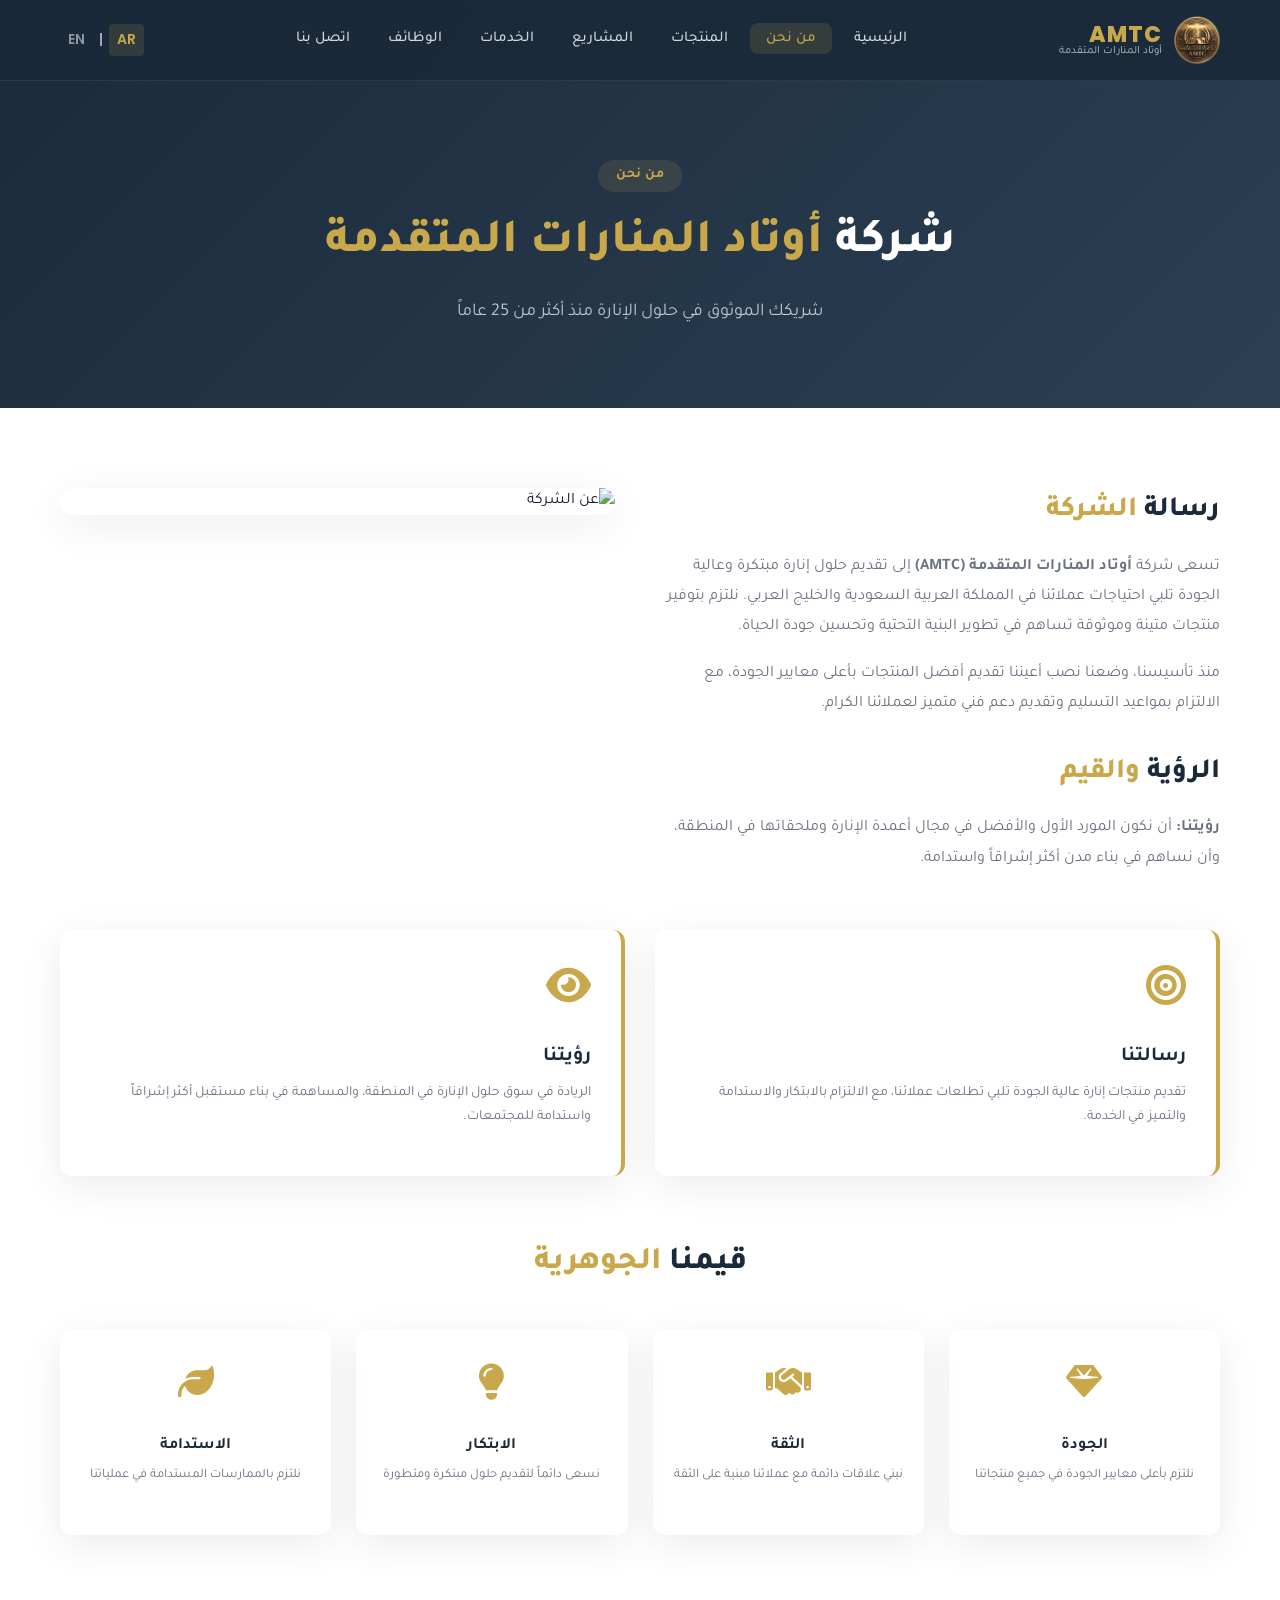
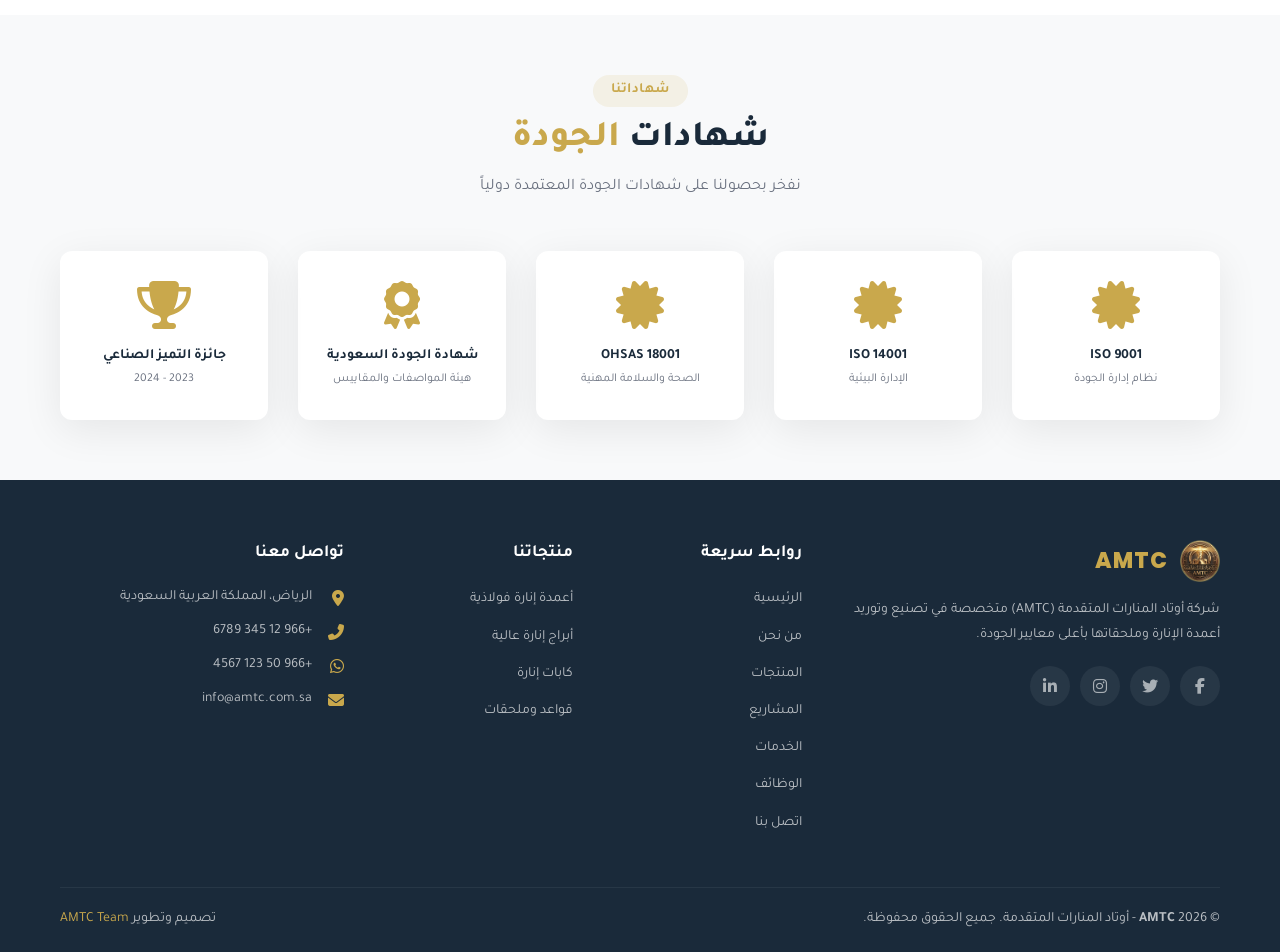
==== about.html @ b467a74f "Add files via upload" ====
<!DOCTYPE html>
<html lang="ar" dir="rtl">
<head>
    <meta charset="UTF-8">
    <meta name="viewport" content="width=device-width, initial-scale=1.0">
    <title>من نحن | AMTC - أوتاد المنارات المتقدمة</title>
    <meta name="description" content="تعرف على شركة أوتاد المنارات المتقدمة AMTC، رؤيتنا، رسالتنا، وقيمنا في تصنيع وتوريد أعمدة الإنارة.">
    
    <link href="https://fonts.googleapis.com/css2?family=Tajawal:wght@400;500;700;800&family=Poppins:wght@400;500;600;700&display=swap" rel="stylesheet">
    <link rel="stylesheet" href="https://cdnjs.cloudflare.com/ajax/libs/font-awesome/6.5.0/css/all.min.css">
    <link rel="stylesheet" href="css/style.css">
    
    <style>
        /* Additional styles for about page */
        .about-hero {
            background: linear-gradient(135deg, var(--dark), var(--dark-light));
            padding: 160px 0 80px;
            color: var(--white);
            text-align: center;
        }
        
        .about-hero h1 {
            font-size: 48px;
            font-weight: 800;
        }
        
        .about-hero h1 span {
            color: var(--primary);
        }
        
        .about-hero p {
            color: rgba(255,255,255,0.7);
            max-width: 600px;
            margin: 12px auto 0;
            font-size: 18px;
        }
        
        .about-full-content {
            padding: 80px 0;
        }
        
        .about-full-grid {
            display: grid;
            grid-template-columns: 1fr 1fr;
            gap: 50px;
            align-items: start;
        }
        
        .about-full-content h2 {
            font-size: 28px;
            font-weight: 800;
            color: var(--dark);
            margin-bottom: 16px;
        }
        
        .about-full-content h2 span {
            color: var(--primary);
        }
        
        .about-full-content p {
            color: var(--text-light);
            line-height: 1.9;
            margin-bottom: 16px;
        }
        
        .mission-vision {
            display: grid;
            grid-template-columns: 1fr 1fr;
            gap: 30px;
            margin-top: 40px;
        }
        
        .mv-card {
            background: var(--white);
            padding: 30px;
            border-radius: var(--radius);
            box-shadow: var(--shadow);
            border-right: 4px solid var(--primary);
        }
        
        .mv-card .icon {
            font-size: 40px;
            color: var(--primary);
            margin-bottom: 12px;
        }
        
        .mv-card h3 {
            font-size: 20px;
            font-weight: 700;
            color: var(--dark);
            margin-bottom: 8px;
        }
        
        .mv-card p {
            color: var(--text-light);
            font-size: 14px;
            line-height: 1.7;
        }
        
        .values-grid {
            display: grid;
            grid-template-columns: repeat(4, 1fr);
            gap: 25px;
            margin-top: 40px;
        }
        
        .value-card {
            text-align: center;
            padding: 30px 20px;
            background: var(--white);
            border-radius: var(--radius);
            box-shadow: var(--shadow);
            transition: var(--transition);
        }
        
        .value-card:hover {
            transform: translateY(-6px);
            box-shadow: var(--shadow-hover);
        }
        
        .value-card .icon {
            font-size: 36px;
            color: var(--primary);
            margin-bottom: 12px;
        }
        
        .value-card h4 {
            font-size: 16px;
            font-weight: 700;
            color: var(--dark);
        }
        
        .value-card p {
            font-size: 13px;
            color: var(--text-light);
            margin-top: 4px;
        }
        
        .certifications {
            background: var(--light);
            padding: 60px 0;
        }
        
        .cert-grid {
            display: grid;
            grid-template-columns: repeat(5, 1fr);
            gap: 30px;
            text-align: center;
        }
        
        .cert-item {
            background: var(--white);
            padding: 30px 20px;
            border-radius: var(--radius);
            box-shadow: var(--shadow);
        }
        
        .cert-item i {
            font-size: 48px;
            color: var(--primary);
        }
        
        .cert-item h4 {
            font-size: 14px;
            font-weight: 700;
            color: var(--dark);
            margin-top: 10px;
        }
        
        .cert-item span {
            font-size: 12px;
            color: var(--text-light);
            display: block;
        }
        
        @media (max-width: 768px) {
            .about-hero h1 {
                font-size: 32px;
            }
            
            .about-full-grid {
                grid-template-columns: 1fr;
            }
            
            .mission-vision {
                grid-template-columns: 1fr;
            }
            
            .values-grid {
                grid-template-columns: repeat(2, 1fr);
            }
            
            .cert-grid {
                grid-template-columns: repeat(2, 1fr);
            }
        }
        
        @media (max-width: 480px) {
            .values-grid {
                grid-template-columns: 1fr;
            }
            
            .cert-grid {
                grid-template-columns: 1fr;
            }
        }
    </style>
</head>
<body>
    
    <!-- ===== HEADER ===== -->
    <header class="header" id="header">
        <div class="container">
            <div class="header-inner">
                <div class="logo">
                    <a href="index.html">
                        <img src="images/logo.png" alt="AMTC" class="logo-img">
                        <div class="logo-text">
                            <span class="logo-title">AMTC</span>
                            <span class="logo-sub">أوتاد المنارات المتقدمة</span>
                        </div>
                    </a>
                </div>
                <nav class="nav" id="nav">
                    <ul class="nav-list">
                        <li><a href="index.html">الرئيسية</a></li>
                        <li><a href="about.html" class="active">من نحن</a></li>
                        <li><a href="products.html">المنتجات</a></li>
                        <li><a href="projects.html">المشاريع</a></li>
                        <li><a href="services.html">الخدمات</a></li>
                        <li><a href="careers.html">الوظائف</a></li>
                        <li><a href="contact.html">اتصل بنا</a></li>
                    </ul>
                </nav>
                <button class="menu-toggle" id="menuToggle" aria-label="القائمة">
                    <span></span><span></span><span></span>
                </button>
                <div class="lang-switcher">
                    <a href="#" class="active">AR</a><span>|</span><a href="#">EN</a>
                </div>
            </div>
        </div>
    </header>
    
    <!-- ===== ABOUT HERO ===== -->
    <section class="about-hero">
        <div class="container">
            <span class="section-tag">من نحن</span>
            <h1>شركة <span>أوتاد المنارات المتقدمة</span></h1>
            <p>شريكك الموثوق في حلول الإنارة منذ أكثر من 25 عاماً</p>
        </div>
    </section>
    
    <!-- ===== ABOUT FULL CONTENT ===== -->
    <section class="about-full-content">
        <div class="container">
            <div class="about-full-grid">
                <div>
                    <h2>رسالة <span>الشركة</span></h2>
                    <p>
                        تسعى شركة <strong>أوتاد المنارات المتقدمة (AMTC)</strong> إلى تقديم حلول إنارة مبتكرة وعالية الجودة 
                        تلبي احتياجات عملائنا في المملكة العربية السعودية والخليج العربي. نلتزم بتوفير منتجات 
                        متينة وموثوقة تساهم في تطوير البنية التحتية وتحسين جودة الحياة.
                    </p>
                    <p>
                        منذ تأسيسنا، وضعنا نصب أعيننا تقديم أفضل المنتجات بأعلى معايير الجودة، مع الالتزام 
                        بمواعيد التسليم وتقديم دعم فني متميز لعملائنا الكرام.
                    </p>
                    
                    <h2 style="margin-top: 30px;">الرؤية <span>والقيم</span></h2>
                    <p>
                        <strong>رؤيتنا:</strong> أن نكون المورد الأول والأفضل في مجال أعمدة الإنارة وملحقاتها 
                        في المنطقة، وأن نساهم في بناء مدن أكثر إشراقاً واستدامة.
                    </p>
                </div>
                <div>
                    <img src="images/about-full.jpg" alt="عن الشركة" style="width:100%; border-radius: var(--radius-lg); box-shadow: var(--shadow);">
                </div>
            </div>
            
            <!-- Mission & Vision Cards -->
            <div class="mission-vision">
                <div class="mv-card">
                    <div class="icon"><i class="fas fa-bullseye"></i></div>
                    <h3>رسالتنا</h3>
                    <p>
                        تقديم منتجات إنارة عالية الجودة تلبي تطلعات عملائنا، مع الالتزام بالابتكار 
                        والاستدامة والتميز في الخدمة.
                    </p>
                </div>
                <div class="mv-card">
                    <div class="icon"><i class="fas fa-eye"></i></div>
                    <h3>رؤيتنا</h3>
                    <p>
                        الريادة في سوق حلول الإنارة في المنطقة، والمساهمة في بناء مستقبل أكثر إشراقاً 
                        واستدامة للمجتمعات.
                    </p>
                </div>
            </div>
            
            <!-- Values -->
            <h2 style="text-align: center; margin-top: 60px; font-size: 32px; font-weight: 800;">
                قيمنا <span>الجوهرية</span>
            </h2>
            <div class="values-grid">
                <div class="value-card">
                    <div class="icon"><i class="fas fa-gem"></i></div>
                    <h4>الجودة</h4>
                    <p>نلتزم بأعلى معايير الجودة في جميع منتجاتنا</p>
                </div>
                <div class="value-card">
                    <div class="icon"><i class="fas fa-handshake"></i></div>
                    <h4>الثقة</h4>
                    <p>نبني علاقات دائمة مع عملائنا مبنية على الثقة</p>
                </div>
                <div class="value-card">
                    <div class="icon"><i class="fas fa-lightbulb"></i></div>
                    <h4>الابتكار</h4>
                    <p>نسعى دائماً لتقديم حلول مبتكرة ومتطورة</p>
                </div>
                <div class="value-card">
                    <div class="icon"><i class="fas fa-leaf"></i></div>
                    <h4>الاستدامة</h4>
                    <p>نلتزم بالممارسات المستدامة في عملياتنا</p>
                </div>
            </div>
        </div>
    </section>
    
    <!-- ===== CERTIFICATIONS ===== -->
    <section class="certifications">
        <div class="container">
            <div class="section-header">
                <span class="section-tag">شهاداتنا</span>
                <h2 class="section-title">شهادات <span>الجودة</span></h2>
                <p class="section-desc">نفخر بحصولنا على شهادات الجودة المعتمدة دولياً</p>
            </div>
            <div class="cert-grid">
                <div class="cert-item">
                    <i class="fas fa-certificate"></i>
                    <h4>ISO 9001</h4>
                    <span>نظام إدارة الجودة</span>
                </div>
                <div class="cert-item">
                    <i class="fas fa-certificate"></i>
                    <h4>ISO 14001</h4>
                    <span>الإدارة البيئية</span>
                </div>
                <div class="cert-item">
                    <i class="fas fa-certificate"></i>
                    <h4>OHSAS 18001</h4>
                    <span>الصحة والسلامة المهنية</span>
                </div>
                <div class="cert-item">
                    <i class="fas fa-award"></i>
                    <h4>شهادة الجودة السعودية</h4>
                    <span>هيئة المواصفات والمقاييس</span>
                </div>
                <div class="cert-item">
                    <i class="fas fa-trophy"></i>
                    <h4>جائزة التميز الصناعي</h4>
                    <span>2023 - 2024</span>
                </div>
            </div>
        </div>
    </section>
    
    <!-- ===== FOOTER ===== -->
    <footer class="footer">
        <div class="container">
            <div class="footer-grid">
                <div class="footer-col">
                    <div class="footer-logo">
                        <img src="images/logo.png" alt="AMTC">
                        <span>AMTC</span>
                    </div>
                    <p>شركة أوتاد المنارات المتقدمة (AMTC) متخصصة في تصنيع وتوريد أعمدة الإنارة وملحقاتها بأعلى معايير الجودة.</p>
                    <div class="footer-social">
                        <a href="#"><i class="fab fa-facebook-f"></i></a>
                        <a href="#"><i class="fab fa-twitter"></i></a>
                        <a href="#"><i class="fab fa-instagram"></i></a>
                        <a href="#"><i class="fab fa-linkedin-in"></i></a>
                    </div>
                </div>
                <div class="footer-col">
                    <h4>روابط سريعة</h4>
                    <ul>
                        <li><a href="index.html">الرئيسية</a></li>
                        <li><a href="about.html">من نحن</a></li>
                        <li><a href="products.html">المنتجات</a></li>
                        <li><a href="projects.html">المشاريع</a></li>
                        <li><a href="services.html">الخدمات</a></li>
                        <li><a href="careers.html">الوظائف</a></li>
                        <li><a href="contact.html">اتصل بنا</a></li>
                    </ul>
                </div>
                <div class="footer-col">
                    <h4>منتجاتنا</h4>
                    <ul>
                        <li><a href="products.html">أعمدة إنارة فولاذية</a></li>
                        <li><a href="products.html">أبراج إنارة عالية</a></li>
                        <li><a href="products.html">كابات إنارة</a></li>
                        <li><a href="products.html">قواعد وملحقات</a></li>
                    </ul>
                </div>
                <div class="footer-col">
                    <h4>تواصل معنا</h4>
                    <ul class="footer-contact">
                        <li><i class="fas fa-map-marker-alt"></i><span>الرياض، المملكة العربية السعودية</span></li>
                        <li><i class="fas fa-phone-alt"></i><span>+966 12 345 6789</span></li>
                        <li><i class="fab fa-whatsapp"></i><span>+966 50 123 4567</span></li>
                        <li><i class="fas fa-envelope"></i><span>info@amtc.com.sa</span></li>
                    </ul>
                </div>
            </div>
            <div class="footer-bottom">
                <p>&copy; 2026 <strong>AMTC</strong> - أوتاد المنارات المتقدمة. جميع الحقوق محفوظة.</p>
                <p>تصميم وتطوير <span>AMTC Team</span></p>
            </div>
        </div>
    </footer>
    
    <script src="js/script.js"></script>
</body>
</html>
---- css/style.css ----
/* ============================================
   TABLE OF CONTENTS
   ============================================
   1.  CSS Variables / Root
   2.  Reset & Base Styles
   3.  Header / Navigation
   4.  Hero Section
   5.  Quick Contact
   6.  About Snippet
   7.  Products Preview
   8.  Services
   9.  Projects Preview
   10. Testimonials
   11. Footer
   12. Responsive Styles
   ============================================ */

/* ============================================
   1. CSS VARIABLES
   ============================================ */
:root {
    --primary: #C9A84C;
    --primary-dark: #B8942A;
    --primary-light: #E8D5A3;
    --primary-gradient: linear-gradient(135deg, #C9A84C, #D4AF37);
    
    --dark: #1A2A3A;
    --dark-light: #2C4054;
    --dark-lighter: #3D5570;
    
    --light: #F8F9FA;
    --white: #FFFFFF;
    --text: #1A1A2E;
    --text-light: #6B7280;
    
    --shadow: 0 10px 40px rgba(0,0,0,0.08);
    --shadow-hover: 0 20px 60px rgba(0,0,0,0.12);
    
    --radius: 12px;
    --radius-lg: 20px;
    
    --transition: all 0.4s cubic-bezier(0.25, 0.46, 0.45, 0.94);
    
    --font-ar: 'Tajawal', sans-serif;
    --font-en: 'Poppins', sans-serif;
}

/* ============================================
   2. RESET & BASE
   ============================================ */
* {
    margin: 0;
    padding: 0;
    box-sizing: border-box;
}

html {
    scroll-behavior: smooth;
    direction: rtl;
}

body {
    font-family: var(--font-ar);
    color: var(--text);
    background-color: var(--white);
    line-height: 1.7;
    overflow-x: hidden;
}

a {
    text-decoration: none;
    color: inherit;
    transition: var(--transition);
}

ul {
    list-style: none;
}

img {
    max-width: 100%;
    display: block;
}

.container {
    max-width: 1200px;
    margin: 0 auto;
    padding: 0 20px;
}

.section-padding {
    padding: 80px 0;
}

.section-header {
    text-align: center;
    margin-bottom: 50px;
}

.section-tag {
    display: inline-block;
    background: rgba(201, 168, 76, 0.12);
    color: var(--primary);
    padding: 4px 18px;
    border-radius: 50px;
    font-size: 14px;
    font-weight: 700;
    letter-spacing: 0.5px;
    margin-bottom: 12px;
}

.section-title {
    font-size: 36px;
    font-weight: 800;
    color: var(--dark);
    line-height: 1.2;
}

.section-title span {
    color: var(--primary);
}

.section-desc {
    font-size: 16px;
    color: var(--text-light);
    max-width: 600px;
    margin: 12px auto 0;
}

.bg-light {
    background-color: var(--light);
}

.btn {
    display: inline-flex;
    align-items: center;
    gap: 10px;
    padding: 14px 32px;
    border-radius: 50px;
    font-weight: 700;
    font-size: 15px;
    transition: var(--transition);
    border: 2px solid transparent;
    cursor: pointer;
    font-family: var(--font-ar);
    justify-content: center;
}

.btn-primary {
    background: var(--primary-gradient);
    color: var(--white);
    border-color: var(--primary);
}

.btn-primary:hover {
    transform: translateY(-3px);
    box-shadow: 0 10px 30px rgba(201, 168, 76, 0.35);
    background: var(--primary-dark);
}

.btn-outline {
    background: transparent;
    color: var(--white);
    border-color: var(--white);
}

.btn-outline:hover {
    background: var(--white);
    color: var(--dark);
    transform: translateY(-3px);
}

.btn-sm {
    padding: 8px 20px;
    font-size: 13px;
}

.btn-sm i {
    font-size: 12px;
}

.text-center {
    text-align: center;
}

.mt-4 {
    margin-top: 30px;
}

/* ============================================
   3. HEADER / NAVIGATION
   ============================================ */
.header {
    position: fixed;
    top: 0;
    left: 0;
    right: 0;
    z-index: 1000;
    background: rgba(26, 42, 58, 0.92);
    backdrop-filter: blur(20px);
    -webkit-backdrop-filter: blur(20px);
    border-bottom: 1px solid rgba(255,255,255,0.08);
    transition: var(--transition);
}

.header.scrolled {
    background: var(--dark);
    box-shadow: 0 4px 30px rgba(0,0,0,0.3);
}

.header-inner {
    display: flex;
    align-items: center;
    justify-content: space-between;
    height: 80px;
}

/* Logo */
.logo a {
    display: flex;
    align-items: center;
    gap: 12px;
}

.logo-img {
    height: 48px;
    width: auto;
}

.logo-text {
    display: flex;
    flex-direction: column;
    line-height: 1;
}

.logo-title {
    font-family: var(--font-en);
    font-size: 22px;
    font-weight: 800;
    color: var(--primary);
    letter-spacing: 1px;
}

.logo-sub {
    font-size: 11px;
    color: rgba(255,255,255,0.7);
    font-weight: 400;
}

/* Navigation */
.nav-list {
    display: flex;
    align-items: center;
    gap: 6px;
}

.nav-list a {
    color: rgba(255,255,255,0.8);
    font-size: 15px;
    font-weight: 500;
    padding: 8px 16px;
    border-radius: 8px;
    transition: var(--transition);
    position: relative;
}

.nav-list a:hover,
.nav-list a.active {
    color: var(--white);
    background: rgba(201, 168, 76, 0.15);
}

.nav-list a.active {
    color: var(--primary);
}

/* Language Switcher */
.lang-switcher {
    display: flex;
    align-items: center;
    gap: 6px;
    color: rgba(255,255,255,0.6);
    font-size: 14px;
    font-weight: 600;
    font-family: var(--font-en);
}

.lang-switcher a {
    color: rgba(255,255,255,0.5);
    padding: 4px 8px;
    border-radius: 4px;
    transition: var(--transition);
}

.lang-switcher a.active {
    color: var(--primary);
    background: rgba(201, 168, 76, 0.15);
}

.lang-switcher a:hover {
    color: var(--white);
}

/* Menu Toggle (Mobile) */
.menu-toggle {
    display: none;
    flex-direction: column;
    gap: 5px;
    background: none;
    border: none;
    cursor: pointer;
    padding: 5px;
}

.menu-toggle span {
    display: block;
    width: 28px;
    height: 3px;
    background: var(--white);
    border-radius: 3px;
    transition: var(--transition);
}

.menu-toggle.active span:nth-child(1) {
    transform: rotate(45deg) translate(5px, 6px);
}

.menu-toggle.active span:nth-child(2) {
    opacity: 0;
}

.menu-toggle.active span:nth-child(3) {
    transform: rotate(-45deg) translate(5px, -6px);
}

/* ============================================
   4. HERO SECTION
   ============================================ */
.hero {
    position: relative;
    min-height: 100vh;
    display: flex;
    align-items: center;
    background: var(--dark);
    overflow: hidden;
    padding: 120px 0 80px;
}

.hero-overlay {
    position: absolute;
    inset: 0;
    background: 
        radial-gradient(ellipse at 30% 50%, rgba(201, 168, 76, 0.15), transparent 60%),
        radial-gradient(ellipse at 70% 80%, rgba(201, 168, 76, 0.08), transparent 50%),
        linear-gradient(135deg, var(--dark) 0%, var(--dark-light) 100%);
    z-index: 1;
}

/* Decorative background circles */
.hero::before {
    content: '';
    position: absolute;
    right: -10%;
    top: -20%;
    width: 600px;
    height: 600px;
    border-radius: 50%;
    background: radial-gradient(circle, rgba(201, 168, 76, 0.06), transparent 70%);
    z-index: 0;
}

.hero::after {
    content: '';
    position: absolute;
    left: -5%;
    bottom: -10%;
    width: 400px;
    height: 400px;
    border-radius: 50%;
    background: radial-gradient(circle, rgba(201, 168, 76, 0.04), transparent 70%);
    z-index: 0;
}

.hero-content {
    position: relative;
    z-index: 2;
    max-width: 700px;
}

.hero-badge {
    display: inline-block;
    background: rgba(201, 168, 76, 0.15);
    color: var(--primary);
    padding: 6px 20px;
    border-radius: 50px;
    font-size: 14px;
    font-weight: 700;
    letter-spacing: 2px;
    font-family: var(--font-en);
    margin-bottom: 20px;
    border: 1px solid rgba(201, 168, 76, 0.2);
}

.hero-title {
    font-size: 52px;
    font-weight: 800;
    color: var(--white);
    line-height: 1.15;
    margin-bottom: 10px;
}

.hero-title span {
    color: var(--primary);
    display: block;
}

.hero-desc {
    font-size: 18px;
    color: rgba(255,255,255,0.7);
    line-height: 1.8;
    margin-bottom: 30px;
    max-width: 550px;
}

.hero-buttons {
    display: flex;
    flex-wrap: wrap;
    gap: 16px;
    margin-bottom: 50px;
}

/* Hero Stats */
.hero-stats {
    display: grid;
    grid-template-columns: repeat(4, 1fr);
    gap: 20px;
    padding-top: 30px;
    border-top: 1px solid rgba(255,255,255,0.08);
}

.stat {
    text-align: center;
}

.stat-number {
    display: block;
    font-family: var(--font-en);
    font-size: 32px;
    font-weight: 800;
    color: var(--primary);
    line-height: 1;
}

.stat-number .suffix {
    font-size: 20px;
}

.stat-label {
    font-size: 13px;
    color: rgba(255,255,255,0.5);
    margin-top: 4px;
    display: block;
}

/* ============================================
   5. QUICK CONTACT
   ============================================ */
.quick-contact {
    background: var(--white);
    padding: 25px 0;
    border-bottom: 1px solid rgba(0,0,0,0.05);
    position: relative;
    z-index: 5;
}

.quick-contact-grid {
    display: grid;
    grid-template-columns: repeat(4, 1fr);
    gap: 30px;
}

.quick-item {
    display: flex;
    align-items: center;
    gap: 16px;
}

.quick-item i {
    font-size: 28px;
    color: var(--primary);
    width: 50px;
    height: 50px;
    display: flex;
    align-items: center;
    justify-content: center;
    background: rgba(201, 168, 76, 0.08);
    border-radius: 50%;
    flex-shrink: 0;
}

.quick-item div {
    display: flex;
    flex-direction: column;
}

.quick-item span {
    font-size: 12px;
    color: var(--text-light);
}

.quick-item strong {
    font-size: 15px;
    color: var(--dark);
}

/* ============================================
   6. ABOUT SNIPPET
   ============================================ */
.about-snippet-grid {
    display: grid;
    grid-template-columns: 1fr 1fr;
    gap: 60px;
    align-items: center;
}

.about-snippet-image {
    position: relative;
    border-radius: var(--radius-lg);
    overflow: hidden;
}

.about-snippet-image img {
    width: 100%;
    height: 450px;
    object-fit: cover;
    border-radius: var(--radius-lg);
}

.experience-badge {
    position: absolute;
    bottom: 30px;
    right: -20px;
    background: var(--primary-gradient);
    color: var(--white);
    padding: 20px 30px;
    border-radius: var(--radius);
    text-align: center;
    box-shadow: 0 10px 30px rgba(201, 168, 76, 0.3);
}

.experience-badge .years {
    display: block;
    font-family: var(--font-en);
    font-size: 36px;
    font-weight: 800;
    line-height: 1;
}

.experience-badge .label {
    font-size: 14px;
    opacity: 0.9;
}

.about-snippet-content h2 {
    font-size: 34px;
    font-weight: 800;
    color: var(--dark);
    margin-bottom: 18px;
}

.about-snippet-content h2 span {
    color: var(--primary);
}

.about-snippet-content p {
    color: var(--text-light);
    margin-bottom: 16px;
    line-height: 1.8;
}

.about-features {
    display: grid;
    grid-template-columns: 1fr 1fr;
    gap: 10px;
    margin: 20px 0 30px;
}

.feature {
    display: flex;
    align-items: center;
    gap: 10px;
    font-size: 14px;
    font-weight: 500;
    color: var(--dark);
}

.feature i {
    color: var(--primary);
    font-size: 18px;
}

/* ============================================
   7. PRODUCTS PREVIEW
   ============================================ */
.products-grid {
    display: grid;
    grid-template-columns: repeat(4, 1fr);
    gap: 25px;
}

.product-card {
    background: var(--white);
    border-radius: var(--radius);
    overflow: hidden;
    box-shadow: var(--shadow);
    transition: var(--transition);
}

.product-card:hover {
    transform: translateY(-8px);
    box-shadow: var(--shadow-hover);
}

.product-image {
    position: relative;
    height: 220px;
    overflow: hidden;
    background: var(--light);
}

.product-image img {
    width: 100%;
    height: 100%;
    object-fit: cover;
    transition: var(--transition);
}

.product-card:hover .product-image img {
    transform: scale(1.05);
}

.product-badge {
    position: absolute;
    top: 12px;
    right: 12px;
    background: var(--primary);
    color: var(--white);
    padding: 4px 14px;
    border-radius: 50px;
    font-size: 11px;
    font-weight: 700;
}

.product-info {
    padding: 20px;
}

.product-info h3 {
    font-size: 18px;
    font-weight: 700;
    color: var(--dark);
    margin-bottom: 6px;
}

.product-info p {
    font-size: 14px;
    color: var(--text-light);
    margin-bottom: 14px;
    line-height: 1.6;
}

.product-info .btn-sm {
    background: rgba(201, 168, 76, 0.1);
    color: var(--primary);
    padding: 6px 16px;
    border-radius: 50px;
    font-size: 13px;
    font-weight: 600;
}

.product-info .btn-sm:hover {
    background: var(--primary);
    color: var(--white);
}

.product-info .btn-sm i {
    font-size: 12px;
}

/* ============================================
   8. SERVICES
   ============================================ */
.services-grid {
    display: grid;
    grid-template-columns: repeat(4, 1fr);
    gap: 25px;
}

.service-card {
    background: var(--white);
    padding: 35px 25px;
    border-radius: var(--radius);
    text-align: center;
    box-shadow: var(--shadow);
    transition: var(--transition);
    border: 1px solid rgba(0,0,0,0.04);
}

.service-card:hover {
    transform: translateY(-6px);
    box-shadow: var(--shadow-hover);
    border-color: var(--primary);
}

.service-icon {
    width: 70px;
    height: 70px;
    background: rgba(201, 168, 76, 0.08);
    border-radius: 50%;
    display: flex;
    align-items: center;
    justify-content: center;
    margin: 0 auto 20px;
    font-size: 30px;
    color: var(--primary);
    transition: var(--transition);
}

.service-card:hover .service-icon {
    background: var(--primary);
    color: var(--white);
}

.service-card h3 {
    font-size: 20px;
    font-weight: 700;
    color: var(--dark);
    margin-bottom: 10px;
}

.service-card p {
    font-size: 14px;
    color: var(--text-light);
    line-height: 1.7;
}

/* ============================================
   9. PROJECTS PREVIEW
   ============================================ */
.projects-grid {
    display: grid;
    grid-template-columns: repeat(4, 1fr);
    gap: 20px;
}

.project-item {
    position: relative;
    border-radius: var(--radius);
    overflow: hidden;
    height: 250px;
    cursor: pointer;
}

.project-item img {
    width: 100%;
    height: 100%;
    object-fit: cover;
    transition: var(--transition);
}

.project-item:hover img {
    transform: scale(1.08);
}

.project-overlay {
    position: absolute;
    inset: 0;
    background: linear-gradient(to top, rgba(26, 42, 58, 0.9), transparent);
    display: flex;
    flex-direction: column;
    justify-content: flex-end;
    padding: 20px;
    opacity: 0;
    transition: var(--transition);
}

.project-item:hover .project-overlay {
    opacity: 1;
}

.project-overlay h4 {
    color: var(--white);
    font-size: 16px;
    font-weight: 700;
    margin-bottom: 4px;
}

.project-overlay p {
    color: rgba(255,255,255,0.7);
    font-size: 13px;
}

/* ============================================
   10. TESTIMONIALS
   ============================================ */
.testimonials {
    background: var(--dark);
    color: var(--white);
}

.testimonials .section-tag {
    background: rgba(201, 168, 76, 0.15);
}

.testimonials .section-title {
    color: var(--white);
}

.testimonials .section-desc {
    color: rgba(255,255,255,0.6);
}

.testimonial-card {
    max-width: 700px;
    margin: 0 auto;
    text-align: center;
    padding: 40px;
    background: rgba(255,255,255,0.04);
    border-radius: var(--radius-lg);
    border: 1px solid rgba(255,255,255,0.06);
}

.testimonial-rating {
    color: var(--primary);
    font-size: 18px;
    margin-bottom: 16px;
}

.testimonial-card p {
    font-size: 20px;
    line-height: 1.8;
    color: rgba(255,255,255,0.85);
    margin-bottom: 20px;
}

.testimonial-author strong {
    display: block;
    font-size: 16px;
    color: var(--white);
}

.testimonial-author span {
    font-size: 14px;
    color: rgba(255,255,255,0.5);
}

/* ============================================
   11. FOOTER
   ============================================ */
.footer {
    background: var(--dark);
    color: rgba(255,255,255,0.7);
    padding: 60px 0 0;
}

.footer-grid {
    display: grid;
    grid-template-columns: 2fr 1fr 1fr 1.5fr;
    gap: 40px;
    padding-bottom: 40px;
    border-bottom: 1px solid rgba(255,255,255,0.06);
}

.footer-logo {
    display: flex;
    align-items: center;
    gap: 12px;
    margin-bottom: 16px;
}

.footer-logo img {
    height: 42px;
    width: auto;
}

.footer-logo span {
    font-family: var(--font-en);
    font-size: 22px;
    font-weight: 800;
    color: var(--primary);
    letter-spacing: 1px;
}

.footer-col p {
    font-size: 14px;
    line-height: 1.8;
    margin-bottom: 18px;
}

.footer-social {
    display: flex;
    gap: 10px;
}

.footer-social a {
    width: 40px;
    height: 40px;
    background: rgba(255,255,255,0.06);
    border-radius: 50%;
    display: flex;
    align-items: center;
    justify-content: center;
    transition: var(--transition);
    color: rgba(255,255,255,0.6);
}

.footer-social a:hover {
    background: var(--primary);
    color: var(--white);
    transform: translateY(-3px);
}

.footer-col h4 {
    color: var(--white);
    font-size: 17px;
    font-weight: 700;
    margin-bottom: 18px;
}

.footer-col ul li {
    margin-bottom: 10px;
}

.footer-col ul li a {
    font-size: 14px;
    transition: var(--transition);
}

.footer-col ul li a:hover {
    color: var(--primary);
    padding-right: 6px;
}

.footer-contact li {
    display: flex;
    align-items: flex-start;
    gap: 12px;
    margin-bottom: 14px;
}

.footer-contact li i {
    color: var(--primary);
    font-size: 16px;
    margin-top: 4px;
    width: 20px;
}

.footer-contact li span {
    font-size: 14px;
}

.footer-bottom {
    padding: 20px 0;
    display: flex;
    justify-content: space-between;
    align-items: center;
    font-size: 14px;
}

.footer-bottom span {
    color: var(--primary);
}

/* ============================================
   12. RESPONSIVE STYLES
   ============================================ */

/* Tablets & small laptops */
@media (max-width: 1024px) {
    .products-grid {
        grid-template-columns: repeat(2, 1fr);
    }
    
    .projects-grid {
        grid-template-columns: repeat(2, 1fr);
    }
    
    .services-grid {
        grid-template-columns: repeat(2, 1fr);
    }
    
    .quick-contact-grid {
        grid-template-columns: repeat(2, 1fr);
    }
    
    .footer-grid {
        grid-template-columns: 1fr 1fr;
        gap: 30px;
    }
    
    .hero-title {
        font-size: 40px;
    }
}

/* Mobile devices */
@media (max-width: 768px) {
    /* Navigation */
    .menu-toggle {
        display: flex;
    }
    
    .nav {
        position: fixed;
        top: 80px;
        left: 0;
        right: 0;
        background: var(--dark);
        padding: 20px;
        border-top: 1px solid rgba(255,255,255,0.06);
        transform: translateY(-120%);
        opacity: 0;
        transition: var(--transition);
        visibility: hidden;
        box-shadow: 0 20px 40px rgba(0,0,0,0.3);
    }
    
    .nav.open {
        transform: translateY(0);
        opacity: 1;
        visibility: visible;
    }
    
    .nav-list {
        flex-direction: column;
        gap: 4px;
    }
    
    .nav-list a {
        display: block;
        width: 100%;
        padding: 12px 16px;
        border-radius: 8px;
        font-size: 16px;
    }
    
    .lang-switcher {
        display: none;
    }
    
    /* Hero */
    .hero {
        min-height: auto;
        padding: 120px 0 60px;
    }
    
    .hero-title {
        font-size: 30px;
    }
    
    .hero-desc {
        font-size: 16px;
    }
    
    .hero-stats {
        grid-template-columns: repeat(2, 1fr);
        gap: 15px;
    }
    
    .stat-number {
        font-size: 26px;
    }
    
    /* Quick Contact */
    .quick-contact {
        padding: 20px 0;
    }
    
    .quick-contact-grid {
        grid-template-columns: 1fr 1fr;
        gap: 16px;
    }
    
    .quick-item {
        gap: 12px;
    }
    
    .quick-item i {
        font-size: 20px;
        width: 40px;
        height: 40px;
    }
    
    .quick-item strong {
        font-size: 13px;
    }
    
    .quick-item span {
        font-size: 11px;
    }
    
    /* About */
    .about-snippet-grid {
        grid-template-columns: 1fr;
        gap: 30px;
    }
    
    .about-snippet-image img {
        height: 280px;
    }
    
    .about-features {
        grid-template-columns: 1fr 1fr;
    }
    
    .experience-badge {
        right: 10px;
        bottom: 10px;
        padding: 12px 20px;
    }
    
    .experience-badge .years {
        font-size: 28px;
    }
    
    /* Products */
    .products-grid {
        grid-template-columns: 1fr 1fr;
        gap: 16px;
    }
    
    .product-image {
        height: 160px;
    }
    
    .product-info h3 {
        font-size: 15px;
    }
    
    .product-info p {
        font-size: 13px;
    }
    
    /* Services */
    .services-grid {
        grid-template-columns: 1fr 1fr;
        gap: 16px;
    }
    
    .service-card {
        padding: 25px 18px;
    }
    
    .service-icon {
        width: 56px;
        height: 56px;
        font-size: 24px;
    }
    
    .service-card h3 {
        font-size: 17px;
    }
    
    /* Projects */
    .projects-grid {
        grid-template-columns: 1fr 1fr;
        gap: 14px;
    }
    
    .project-item {
        height: 180px;
    }
    
    /* Testimonials */
    .testimonial-card {
        padding: 24px;
    }
    
    .testimonial-card p {
        font-size: 17px;
    }
    
    /* Footer */
    .footer-grid {
        grid-template-columns: 1fr;
        gap: 30px;
    }
    
    .footer-bottom {
        flex-direction: column;
        gap: 8px;
        text-align: center;
    }
    
    /* Section titles */
    .section-title {
        font-size: 28px;
    }
    
    .section-padding {
        padding: 50px 0;
    }
    
    .section-header {
        margin-bottom: 30px;
    }
}

/* Small phones */
@media (max-width: 480px) {
    .container {
        padding: 0 14px;
    }
    
    .hero-title {
        font-size: 26px;
    }
    
    .hero-buttons {
        flex-direction: column;
    }
    
    .hero-buttons .btn {
        width: 100%;
        justify-content: center;
    }
    
    .quick-contact-grid {
        grid-template-columns: 1fr;
        gap: 12px;
    }
    
    .products-grid {
        grid-template-columns: 1fr;
    }
    
    .services-grid {
        grid-template-columns: 1fr;
    }
    
    .projects-grid {
        grid-template-columns: 1fr;
    }
    
    .about-features {
        grid-template-columns: 1fr;
    }
    
    .section-title {
        font-size: 24px;
    }
    
    .logo-title {
        font-size: 18px;
    }
    
    .logo-sub {
        font-size: 10px;
    }
    
    .logo-img {
        height: 38px;
    }
}
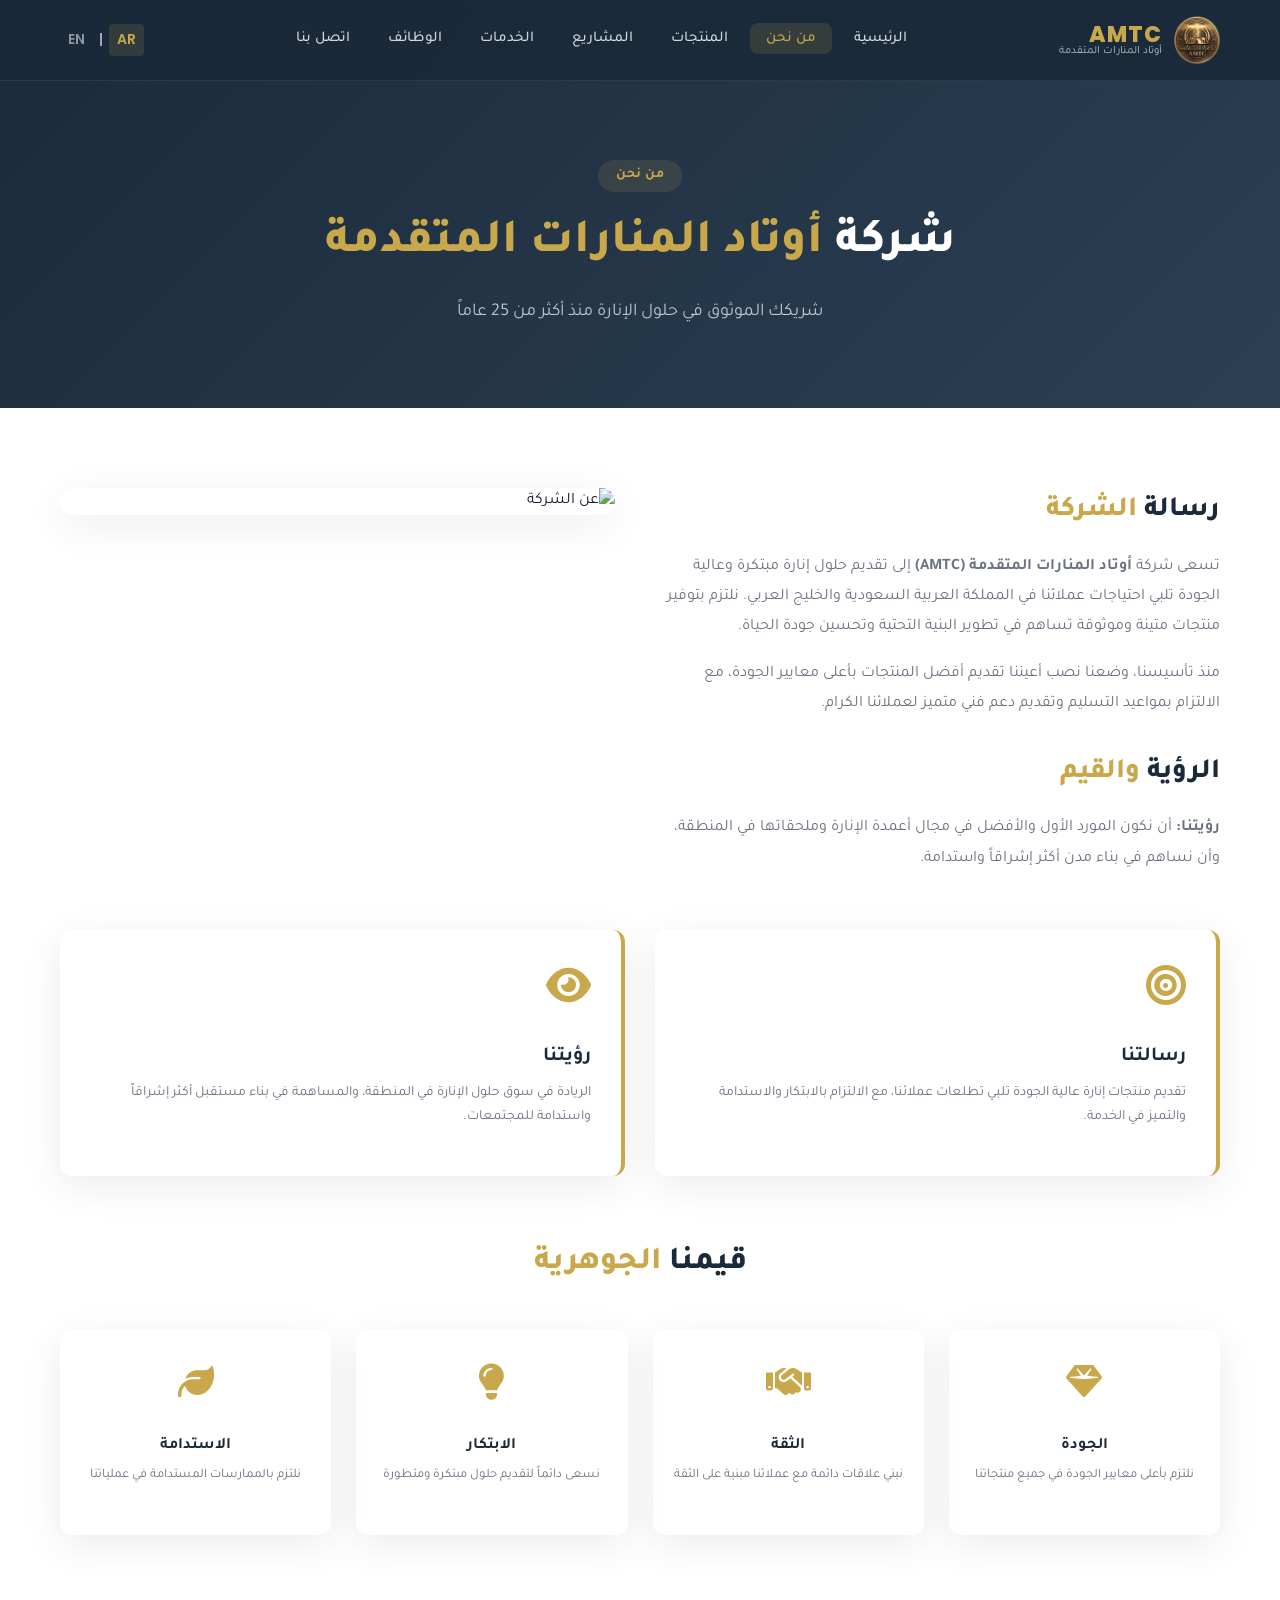
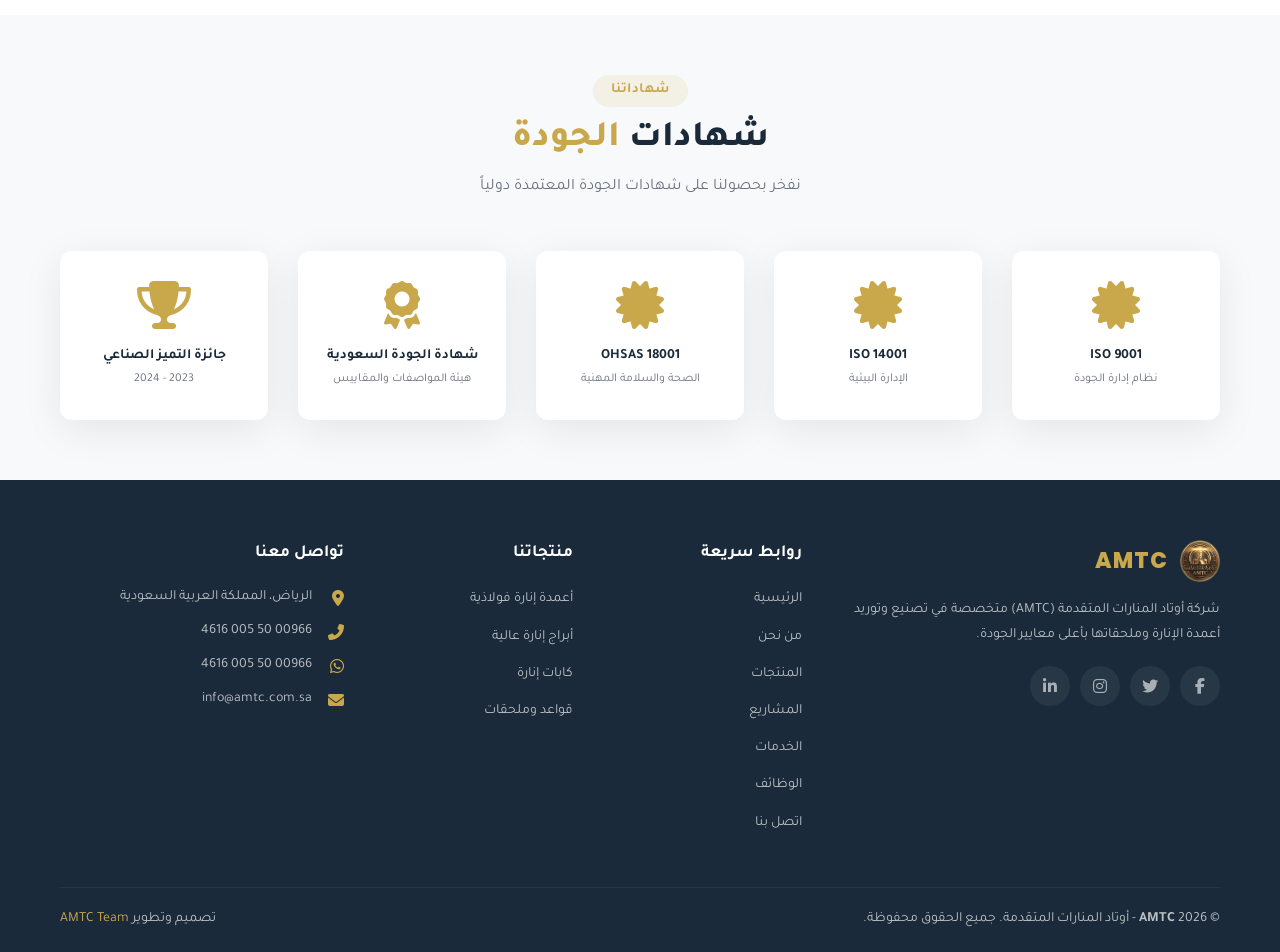
==== commit b9bde78b: "Fix HTML encoding issues in about.html" ====
--- a/about.html
+++ b/about.html
@@ -407,8 +407,8 @@
                     <h4>تواصل معنا</h4>
                     <ul class="footer-contact">
                         <li><i class="fas fa-map-marker-alt"></i><span>الرياض، المملكة العربية السعودية</span></li>
-                        <li><i class="fas fa-phone-alt"></i><span>+966 12 345 6789</span></li>
-                        <li><i class="fab fa-whatsapp"></i><span>+966 50 123 4567</span></li>
+                        <li><i class="fas fa-phone-alt"></i><span>00966 50 005 4616</span></li>
+                        <li><i class="fab fa-whatsapp"></i><span>00966 50 005 4616</span></li>
                         <li><i class="fas fa-envelope"></i><span>info@amtc.com.sa</span></li>
                     </ul>
                 </div>
@@ -422,4 +422,4 @@
     
     <script src="js/script.js"></script>
 </body>
-</html>+</html>
